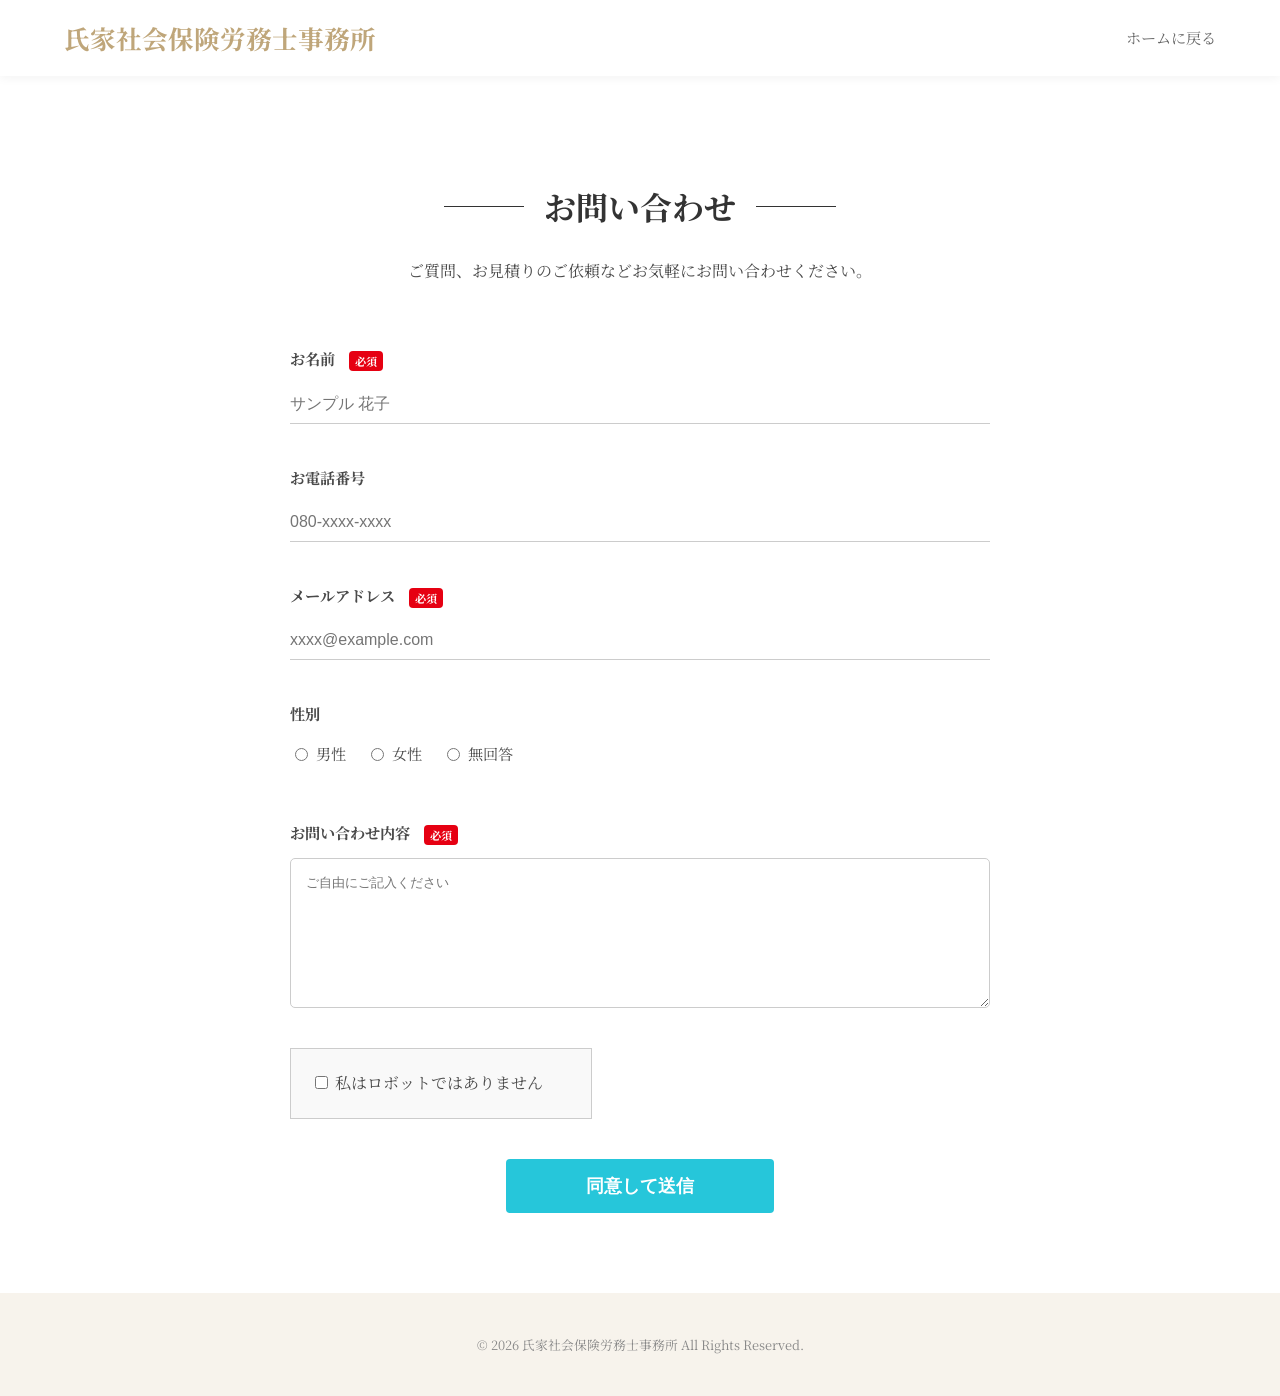
==== contact.html @ ab35ffa1 "Add files via upload" ====
<!DOCTYPE html>
<html lang="ja">
<head>
    <meta charset="UTF-8">
    <meta name="viewport" content="width=device-width, initial-scale=1.0">
    <title>お問い合わせ | 氏家社会保険労務士事務所</title>
    <link rel="preconnect" href="https://fonts.googleapis.com">
    <link rel="preconnect" href="https://fonts.gstatic.com" crossorigin>
    <link href="https://fonts.googleapis.com/css2?family=Noto+Serif+JP:wght@400;700&display=swap" rel="stylesheet">
    <link rel="stylesheet" href="style.css">
</head>
<body>
    <header>
        <div class="logo"><a href="index.html">氏家社会保険労務士事務所</a></div>
        <nav><ul><li><a href="index.html">ホームに戻る</a></li></ul></nav>
    </header>

    <main class="contact-page fade-in">
        <div class="contact-header">
            <h1>お問い合わせ</h1>
            <p>ご質問、お見積りのご依頼などお気軽にお問い合わせください。</p>
        </div>

        <div class="form-container">
            <form action="https://formspree.io/f/XXXXX" method="POST">
                <div class="form-group">
                    <label>お名前 <span class="required">必須</span></label>
                    <input type="text" name="name" class="form-input" placeholder="サンプル 花子" required>
                </div>
                <div class="form-group">
                    <label>お電話番号</label>
                    <input type="tel" name="phone" class="form-input" placeholder="080-xxxx-xxxx">
                </div>
                <div class="form-group">
                    <label>メールアドレス <span class="required">必須</span></label>
                    <input type="email" name="email" class="form-input" placeholder="xxxx@example.com" required>
                </div>
                <div class="form-group">
                    <label>性別</label>
                    <div class="check-radio-group">
                        <label><input type="radio" name="gender" value="男性"> 男性</label>
                        <label><input type="radio" name="gender" value="女性"> 女性</label>
                        <label><input type="radio" name="gender" value="無回答"> 無回答</label>
                    </div>
                </div>
                <div class="form-group">
                    <label>お問い合わせ内容 <span class="required">必須</span></label>
                    <textarea name="message" class="form-textarea" placeholder="ご自由にご記入ください" required></textarea>
                </div>
                <div class="recaptcha-box">
                    <label><input type="checkbox" required> 私はロボットではありません</label>
                </div>
                <div class="submit-area">
                    <button type="submit" class="submit-btn">同意して送信</button>
                </div>
            </form>
        </div>
    </main>

    <footer><p class="copyright">© 2026 氏家社会保険労務士事務所 All Rights Reserved.</p></footer>
    <script src="script.js"></script>
</body>
</html>
---- style.css ----
/* --- 全体の基本 --- */
body {
    font-family: 'Noto Serif JP', serif;
    margin: 0;
    line-height: 1.8;
    color: #4a4a4a;
    background-color: #fdfaf6;
    -webkit-tap-highlight-color: transparent; 
}

/* ヘッダー */
header {
    display: flex;
    justify-content: space-between;
    align-items: center;
    padding: 15px 5%;
    background-color: #fff;
    box-shadow: 0 2px 10px rgba(0,0,0,0.05);
    position: sticky;
    top: 0;
    z-index: 100;
}

.logo { font-size: 1.6rem; font-weight: bold; }
.logo a { text-decoration: none; color: #bfa67a; transition: 0.3s; }
.logo a:hover { opacity: 0.7; }

header nav ul {
    list-style: none;
    display: flex;
    gap: 25px;
    margin: 0;
    padding: 0;
}

header nav a { text-decoration: none; color: #666; font-size: 0.95rem; }

/* ヒーロー：全画面・文字左寄せ */
.hero {
    position: relative;
    width: 100%;
    height: 85vh;
    overflow: hidden;
    display: flex;
    align-items: center;
}

.hero::after {
    content: '';
    position: absolute;
    top: 0; left: 0; width: 100%; height: 100%;
    background: rgba(0, 0, 0, 0.35);
    z-index: 1;
}

.hero-image-wrapper { position: absolute; top: 0; left: 0; width: 100%; height: 100%; z-index: 0; }
.hero-image-wrapper img { width: 100%; height: 100%; object-fit: cover; }

.hero-container {
    position: relative;
    z-index: 2;
    width: 100%;
    max-width: 1100px;
    margin: 0 auto;
    padding: 0 5%;
    display: flex;
    justify-content: flex-start;
}

.hero-text { text-align: left; color: #fff; }
.hero h1 { font-size: 3rem; line-height: 1.3; margin-bottom: 20px; }
.hero p { font-size: 1.3rem; }

/* セクション共通 */
.section { padding: 100px 5%; text-align: center; }
.section h2 { font-size: 2rem; color: #bfa67a; margin-bottom: 40px; }

/* カードの動き */
.cards { display: flex; justify-content: center; gap: 30px; flex-wrap: wrap; }
.card {
    display: block;
    text-decoration: none;
    background-color: #fff;
    padding: 50px 30px;
    border-radius: 15px;
    width: 280px;
    box-shadow: 0 4px 20px rgba(0,0,0,0.04);
    transition: transform 0.3s ease, box-shadow 0.3s ease; 
    cursor: pointer;
    color: inherit;
}
.card:hover, .card:active {
    transform: translateY(-10px) !important;
    box-shadow: 0 12px 40px rgba(0,0,0,0.12);
}

/* --- 【絶対固定】お問い合わせフォームデザイン --- */
.contact-page { padding: 80px 5%; background-color: #fff; }
.contact-header { text-align: center; margin-bottom: 60px; }
.contact-header h1 { display: flex; align-items: center; justify-content: center; font-size: 2rem; color: #333; }
.contact-header h1::before, .contact-header h1::after { content: ""; width: 80px; height: 1px; background: #333; margin: 0 20px; }

.form-container { max-width: 700px; margin: 0 auto; } 
.form-group { margin-bottom: 40px; text-align: left; }
.form-group label { display: block; font-weight: bold; font-size: 0.95rem; margin-bottom: 12px; }

.required { background: #e60012; color: #fff; font-size: 0.7rem; padding: 2px 6px; border-radius: 4px; margin-left: 10px; vertical-align: middle; }

.form-input { 
    width: 100%; border: none; border-bottom: 1px solid #ccc; 
    padding: 10px 0; font-size: 1rem; outline: none; transition: 0.3s; 
    background: transparent; display: block; box-sizing: border-box;
}
.form-input:focus { border-bottom: 2px solid #bfa67a; }

.form-select { padding: 8px; border: 1px solid #ccc; border-radius: 4px; width: 150px; }
.form-textarea { width: 100%; height: 150px; border: 1px solid #ccc; padding: 15px; border-radius: 5px; outline: none; box-sizing: border-box; display: block; }

.check-radio-group { display: flex; gap: 20px; margin-top: 5px; flex-wrap: wrap; }
.check-radio-group label { font-weight: normal; cursor: pointer; display: inline-flex; align-items: center; gap: 5px; }

.recaptcha-box { border: 1px solid #ccc; background: #f9f9f9; padding: 20px; width: 260px; margin: 40px 0; }

.submit-area { text-align: center; width: 100%; }
.submit-btn { 
    background: #26c6da; color: #fff; border: none; padding: 15px 80px; 
    font-size: 1.1rem; border-radius: 4px; cursor: pointer; font-weight: bold; 
    transition: 0.3s; display: inline-block; 
}
.submit-btn:hover { background: #00acc1; }

/* --- 料金・詳細ページ共通 --- */
.price-page, .service-detail { padding: 80px 5%; max-width: 900px; margin: 0 auto; }
.price-section, .detail-content { margin-bottom: 80px; }
.price-table { width: 100%; border-collapse: collapse; text-align: left; background: #fff; box-shadow: 0 4px 15px rgba(0,0,0,0.05); margin-bottom: 20px; }
.price-table th, .price-table td { padding: 20px; border-bottom: 1px solid #f0f0f0; }
.price-table th { background-color: #fbf8f2; color: #bfa67a; width: 50%; }

.price-cta { display: flex; justify-content: center; align-items: center; gap: 20px; margin-top: 50px; width: 100%; flex-wrap: wrap; }

.btn { display: inline-block; background-color: #bfa67a; color: #fff; padding: 18px 50px; border-radius: 40px; text-decoration: none; font-weight: bold; transition: 0.3s; text-align: center; }
.btn.secondary { background-color: #555; }
.btn:hover, .btn:active { transform: translateY(-3px); box-shadow: 0 6px 15px rgba(191, 166, 122, 0.5); }

/* フッター：真ん中寄せ */
footer { padding: 40px 5%; background-color: #f7f3ec; text-align: center; }
.copyright { font-size: 0.8rem; color: #888; margin: 0; display: block; }

/* アニメーション */
.fade-in { opacity: 0; transition: 0.8s ease-out; }
.fade-in.show { opacity: 1; transform: translateY(0); }
.fade-in:not(.show) { transform: translateY(30px); }

/* スマホ対応 */
@media (max-width: 768px) {
    header { flex-direction: column; padding: 20px; }
    .hero { height: 60vh; }
    .hero h1 { font-size: 1.8rem; text-align: center; }
    .card { width: 100%; }
    .price-cta { flex-direction: column; gap: 15px; }
    .btn, .submit-btn { width: 100%; padding: 15px 0; }
}
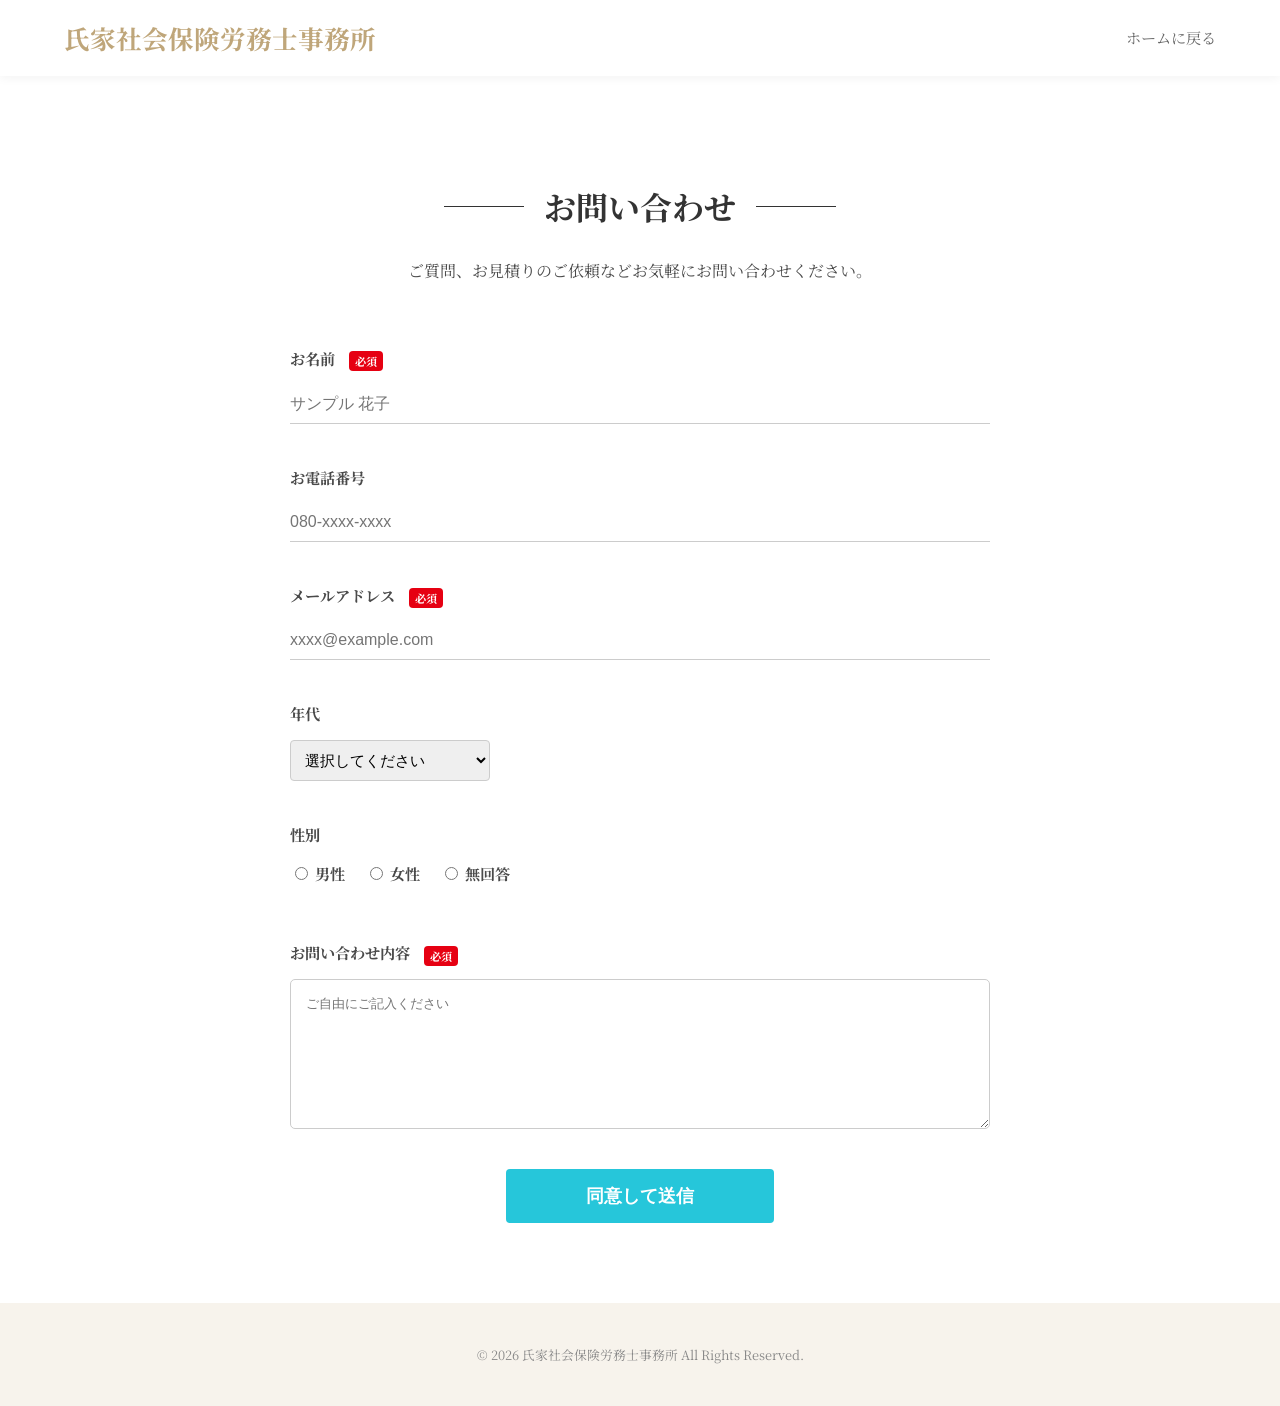
==== commit df10bdb4: "Add files via upload" ====
--- a/contact.html
+++ b/contact.html
@@ -18,23 +18,40 @@
     <main class="contact-page fade-in">
         <div class="contact-header">
             <h1>お問い合わせ</h1>
-            <p>ご質問、お見積りのご依頼などお気軽にお問い合わせください。</p>
+            <p>ご質問、お見積りのご依頼など<br class="br-sp">お気軽にお問い合わせください。</p>
         </div>
 
         <div class="form-container">
-            <form action="https://formspree.io/f/XXXXX" method="POST">
+            <form action="https://formspree.io/f/xpqywkje" method="POST">
+                
                 <div class="form-group">
                     <label>お名前 <span class="required">必須</span></label>
                     <input type="text" name="name" class="form-input" placeholder="サンプル 花子" required>
                 </div>
+
                 <div class="form-group">
                     <label>お電話番号</label>
                     <input type="tel" name="phone" class="form-input" placeholder="080-xxxx-xxxx">
                 </div>
+
                 <div class="form-group">
                     <label>メールアドレス <span class="required">必須</span></label>
                     <input type="email" name="email" class="form-input" placeholder="xxxx@example.com" required>
                 </div>
+
+                <div class="form-group">
+                    <label>年代</label>
+                    <select name="age" class="form-select">
+                        <option value="選択してください">選択してください</option>
+                        <option value="10代">10代</option>
+                        <option value="20代">20代</option>
+                        <option value="30代">30代</option>
+                        <option value="40代">40代</option>
+                        <option value="50代">50代</option>
+                        <option value="60代以上">60代以上</option>
+                    </select>
+                </div>
+
                 <div class="form-group">
                     <label>性別</label>
                     <div class="check-radio-group">
@@ -43,13 +60,12 @@
                         <label><input type="radio" name="gender" value="無回答"> 無回答</label>
                     </div>
                 </div>
+
                 <div class="form-group">
                     <label>お問い合わせ内容 <span class="required">必須</span></label>
                     <textarea name="message" class="form-textarea" placeholder="ご自由にご記入ください" required></textarea>
                 </div>
-                <div class="recaptcha-box">
-                    <label><input type="checkbox" required> 私はロボットではありません</label>
-                </div>
+
                 <div class="submit-area">
                     <button type="submit" class="submit-btn">同意して送信</button>
                 </div>
@@ -57,7 +73,10 @@
         </div>
     </main>
 
-    <footer><p class="copyright">© 2026 氏家社会保険労務士事務所 All Rights Reserved.</p></footer>
+    <footer>
+        <p class="copyright">© 2026 氏家社会保険労務士事務所 All Rights Reserved.</p>
+    </footer>
+
     <script src="script.js"></script>
 </body>
 </html>
--- a/style.css
+++ b/style.css
@@ -1,11 +1,10 @@
-/* --- 全体の基本 --- */
+/* --- ベース --- */
 body {
     font-family: 'Noto Serif JP', serif;
     margin: 0;
     line-height: 1.8;
     color: #4a4a4a;
     background-color: #fdfaf6;
-    -webkit-tap-highlight-color: transparent; 
 }
 
 /* ヘッダー */
@@ -23,7 +22,6 @@
 
 .logo { font-size: 1.6rem; font-weight: bold; }
 .logo a { text-decoration: none; color: #bfa67a; transition: 0.3s; }
-.logo a:hover { opacity: 0.7; }
 
 header nav ul {
     list-style: none;
@@ -35,7 +33,7 @@
 
 header nav a { text-decoration: none; color: #666; font-size: 0.95rem; }
 
-/* ヒーロー：全画面・文字左寄せ */
+/* ヒーロー */
 .hero {
     position: relative;
     width: 100%;
@@ -71,11 +69,7 @@
 .hero h1 { font-size: 3rem; line-height: 1.3; margin-bottom: 20px; }
 .hero p { font-size: 1.3rem; }
 
-/* セクション共通 */
-.section { padding: 100px 5%; text-align: center; }
-.section h2 { font-size: 2rem; color: #bfa67a; margin-bottom: 40px; }
-
-/* カードの動き */
+/* カード */
 .cards { display: flex; justify-content: center; gap: 30px; flex-wrap: wrap; }
 .card {
     display: block;
@@ -86,7 +80,6 @@
     width: 280px;
     box-shadow: 0 4px 20px rgba(0,0,0,0.04);
     transition: transform 0.3s ease, box-shadow 0.3s ease; 
-    cursor: pointer;
     color: inherit;
 }
 .card:hover, .card:active {
@@ -94,18 +87,18 @@
     box-shadow: 0 12px 40px rgba(0,0,0,0.12);
 }
 
-/* --- 【絶対固定】お問い合わせフォームデザイン --- */
+/* --- お問い合わせフォーム固定デザイン --- */
+.br-sp { display: none; } /* PCでは改行タグを「存在しないもの」として扱う */
 .contact-page { padding: 80px 5%; background-color: #fff; }
 .contact-header { text-align: center; margin-bottom: 60px; }
 .contact-header h1 { display: flex; align-items: center; justify-content: center; font-size: 2rem; color: #333; }
 .contact-header h1::before, .contact-header h1::after { content: ""; width: 80px; height: 1px; background: #333; margin: 0 20px; }
-
 .form-container { max-width: 700px; margin: 0 auto; } 
 .form-group { margin-bottom: 40px; text-align: left; }
 .form-group label { display: block; font-weight: bold; font-size: 0.95rem; margin-bottom: 12px; }
-
 .required { background: #e60012; color: #fff; font-size: 0.7rem; padding: 2px 6px; border-radius: 4px; margin-left: 10px; vertical-align: middle; }
 
+/* 入力欄（下線のみ） */
 .form-input { 
     width: 100%; border: none; border-bottom: 1px solid #ccc; 
     padding: 10px 0; font-size: 1rem; outline: none; transition: 0.3s; 
@@ -113,15 +106,18 @@
 }
 .form-input:focus { border-bottom: 2px solid #bfa67a; }
 
-.form-select { padding: 8px; border: 1px solid #ccc; border-radius: 4px; width: 150px; }
+/* セレクトボックスのスタイル */
+.form-select { 
+    padding: 10px; border: 1px solid #ccc; border-radius: 4px; 
+    width: 100%; max-width: 200px; font-size: 0.95rem; outline: none;
+}
+.form-select:focus { border: 1px solid #bfa67a; }
+
 .form-textarea { width: 100%; height: 150px; border: 1px solid #ccc; padding: 15px; border-radius: 5px; outline: none; box-sizing: border-box; display: block; }
-
-.check-radio-group { display: flex; gap: 20px; margin-top: 5px; flex-wrap: wrap; }
-.check-radio-group label { font-weight: normal; cursor: pointer; display: inline-flex; align-items: center; gap: 5px; }
-
-.recaptcha-box { border: 1px solid #ccc; background: #f9f9f9; padding: 20px; width: 260px; margin: 40px 0; }
+.check-radio-group { display: flex; gap: 20px; margin-top: 5px; }
 
 .submit-area { text-align: center; width: 100%; }
+/* 送信ボタン（ターコイズ） */
 .submit-btn { 
     background: #26c6da; color: #fff; border: none; padding: 15px 80px; 
     font-size: 1.1rem; border-radius: 4px; cursor: pointer; font-weight: bold; 
@@ -129,20 +125,59 @@
 }
 .submit-btn:hover { background: #00acc1; }
 
-/* --- 料金・詳細ページ共通 --- */
+/* 料金・詳細ページ共通 */
 .price-page, .service-detail { padding: 80px 5%; max-width: 900px; margin: 0 auto; }
-.price-section, .detail-content { margin-bottom: 80px; }
-.price-table { width: 100%; border-collapse: collapse; text-align: left; background: #fff; box-shadow: 0 4px 15px rgba(0,0,0,0.05); margin-bottom: 20px; }
+.price-table { width: 100%; border-collapse: collapse; text-align: left; background: #fff; box-shadow: 0 4px 15px rgba(0,0,0,0.05); }
 .price-table th, .price-table td { padding: 20px; border-bottom: 1px solid #f0f0f0; }
-.price-table th { background-color: #fbf8f2; color: #bfa67a; width: 50%; }
-
+.price-table th { background-color: #fbf8f2; color: #bfa67a; }
 .price-cta { display: flex; justify-content: center; align-items: center; gap: 20px; margin-top: 50px; width: 100%; flex-wrap: wrap; }
-
-.btn { display: inline-block; background-color: #bfa67a; color: #fff; padding: 18px 50px; border-radius: 40px; text-decoration: none; font-weight: bold; transition: 0.3s; text-align: center; }
-.btn.secondary { background-color: #555; }
-.btn:hover, .btn:active { transform: translateY(-3px); box-shadow: 0 6px 15px rgba(191, 166, 122, 0.5); }
-
-/* フッター：真ん中寄せ */
+/* ボタンの基本デザイン（立体感・グラデーション） */
+.btn {
+    display: inline-block;
+    background: linear-gradient(135deg, #d4bd96 0%, #bfa67a 100%); /* 金色系のグラデーション */
+    color: #fff;
+    padding: 18px 50px;
+    border-radius: 50px;      /* さらに丸みを出して柔らかい印象に */
+    text-decoration: none;
+    font-weight: bold;
+    transition: all 0.3s ease; /* 動きをなめらかに */
+    text-align: center;
+    box-shadow: 0 4px 15px rgba(191, 166, 122, 0.4); /* ふんわりした影で浮かせる */
+    border: none;
+}
+
+/* マウスを乗せた時（ホバー）の動き */
+.btn:hover {
+    transform: translateY(-3px); /* 3ピクセル上に浮かせる */
+    box-shadow: 0 8px 25px rgba(191, 166, 122, 0.5); /* 影を強くして立体感を強調 */
+    filter: brightness(1.1);    /* 少しだけ明るくして「光った」感じを出す */
+}
+
+/* クリックした瞬間の動き */
+.btn:active {
+    transform: translateY(1px);  /* 1ピクセル沈ませて「押した感」を出す */
+    box-shadow: 0 2px 10px rgba(191, 166, 122, 0.3);
+}
+
+/* 2番目のボタン（サブ）の色 */
+.btn.secondary {
+    background: #555;
+    box-shadow: 0 4px 15px rgba(0, 0, 0, 0.2);
+}
+
+/* セクション共通 */
+.section { padding: 60px 5%; text-align: center; }
+.section h2 { font-size: 2rem; color: #bfa67a; margin-bottom: 40px; }
+
+/* マップを画面幅に合わせる */
+.map-container iframe {
+    width: 100%;       /* 画面の横幅いっぱいにする */
+    max-width: 1000px;  /* でもパソコンでは1000px以上にならないようにする */
+    height: 400px;     /* 高さを少し調整 */
+    border-radius: 12px; /* ついでに角を丸くして優しくします */
+}
+
+/* フッター */
 footer { padding: 40px 5%; background-color: #f7f3ec; text-align: center; }
 .copyright { font-size: 0.8rem; color: #888; margin: 0; display: block; }
 
@@ -153,10 +188,108 @@
 
 /* スマホ対応 */
 @media (max-width: 768px) {
-    header { flex-direction: column; padding: 20px; }
+    /* ヘッダー全体の余白を少し詰める */
+    header { 
+        flex-direction: column; 
+        padding: 15px 10px; 
+    }
+
+    /* スマホでの各セクションの余白をさらに狭くする */
+    .section {
+        padding: 40px 5%; /* スマホでは上下40pxくらいがちょうど良いです */
+    }
+
+    /* マップの縦幅を縮めて横長にする */
+    .map-container iframe {
+        height: 200px; /* 450pxから250pxに縮めて、スッキリした長方形にします */
+    }
+
+    /* メニューの間隔と文字サイズを調整して1行に収める */
+    header nav ul { 
+        margin-top: 15px; 
+        gap: 10px;      /* 項目間の隙間を狭くしました */
+        justify-content: center;
+    }
+
+    header nav a { 
+        font-size: 0.8rem;    /* 文字を少しだけ小さくしました */
+        white-space: nowrap;  /* 文字が途中で折れ曲がらないようにする魔法です */
+    }
+
+    /* ヒーローエリアの調整 */
     .hero { height: 60vh; }
-    .hero h1 { font-size: 1.8rem; text-align: center; }
-    .card { width: 100%; }
-    .price-cta { flex-direction: column; gap: 15px; }
-    .btn, .submit-btn { width: 100%; padding: 15px 0; }
+    
+    .hero h1 { 
+        font-size: 1.5rem; 
+        text-align: left;     /* 中央寄せから「左寄せ」に変更しました */
+        max-width: 85%;       /* 右側に少し余裕を持たせてバランスを取ります */
+    }
+
+    /* カードのサイズを統一して文字を小さくする設定 */
+    .cards {
+        display: flex;
+        flex-wrap: wrap;
+        justify-content: center;
+        gap: 15px;
+    }
+
+    .card {
+        width: calc(50% - 10px); 
+        padding: 10px 10px;      /* 20pxから10pxに半分にしました */
+        min-height: 170px;       /* 220pxから170pxにギュッと縮めました */
+        display: flex;
+        flex-direction: column;
+        justify-content: center; 
+        box-sizing: border-box;
+    }
+
+    /* カード内のタイトルの文字サイズ */
+    .card h3 {
+        font-size: 0.95rem;      /* 1.6remから大幅に小さくして1行に収まりやすくします */
+        margin-bottom: 8px;
+    }
+
+    /* カード内の説明文の文字サイズ */
+    .card p {
+        font-size: 0.75rem;      /* 文字を小さくして情報量を確保 */
+        line-height: 1.5;
+        margin: 0;
+    }
+
+    /* 3枚目のサイズも1・2枚目と全く同じにする */
+    .card:last-child {
+        width: calc(50% - 10px); 
+        margin-top: 0;
+    }
+
+    /* お問い合わせページのヘッダー（タイトル周り）の調整 */
+    .contact-page { 
+        padding: 40px 5% !important; /* 上下の余白を詰める */
+    }
+
+    .contact-header h1 { 
+        font-size: 1.4rem !important; /* 文字を少し小さく */
+        white-space: nowrap;          /* 絶対に改行させない魔法 */
+    }
+
+    .contact-header h1::before, .contact-header h1::after { 
+        width: 20px !important;       /* 横線をかなり短くしてタイトルを主役に */
+        margin: 0 10px !important; 
+    }
+
+    .contact-header p { 
+        font-size: 0.85rem;           /* 説明文も少し小さくしてバランスを取る */
+        line-height: 1.6;
+        padding: 0 10px;
+    }
+
+    /* お問い合わせページのロゴ周りをコンパクトに */
+    .contact-page header {
+        padding: 10px !important;
+    }
+    .contact-page .logo {
+        font-size: 1.2rem !important;
+    }
+
+    .br-sp { display: block; } /* スマホの画面幅になったら、改行を有効にする */
 }
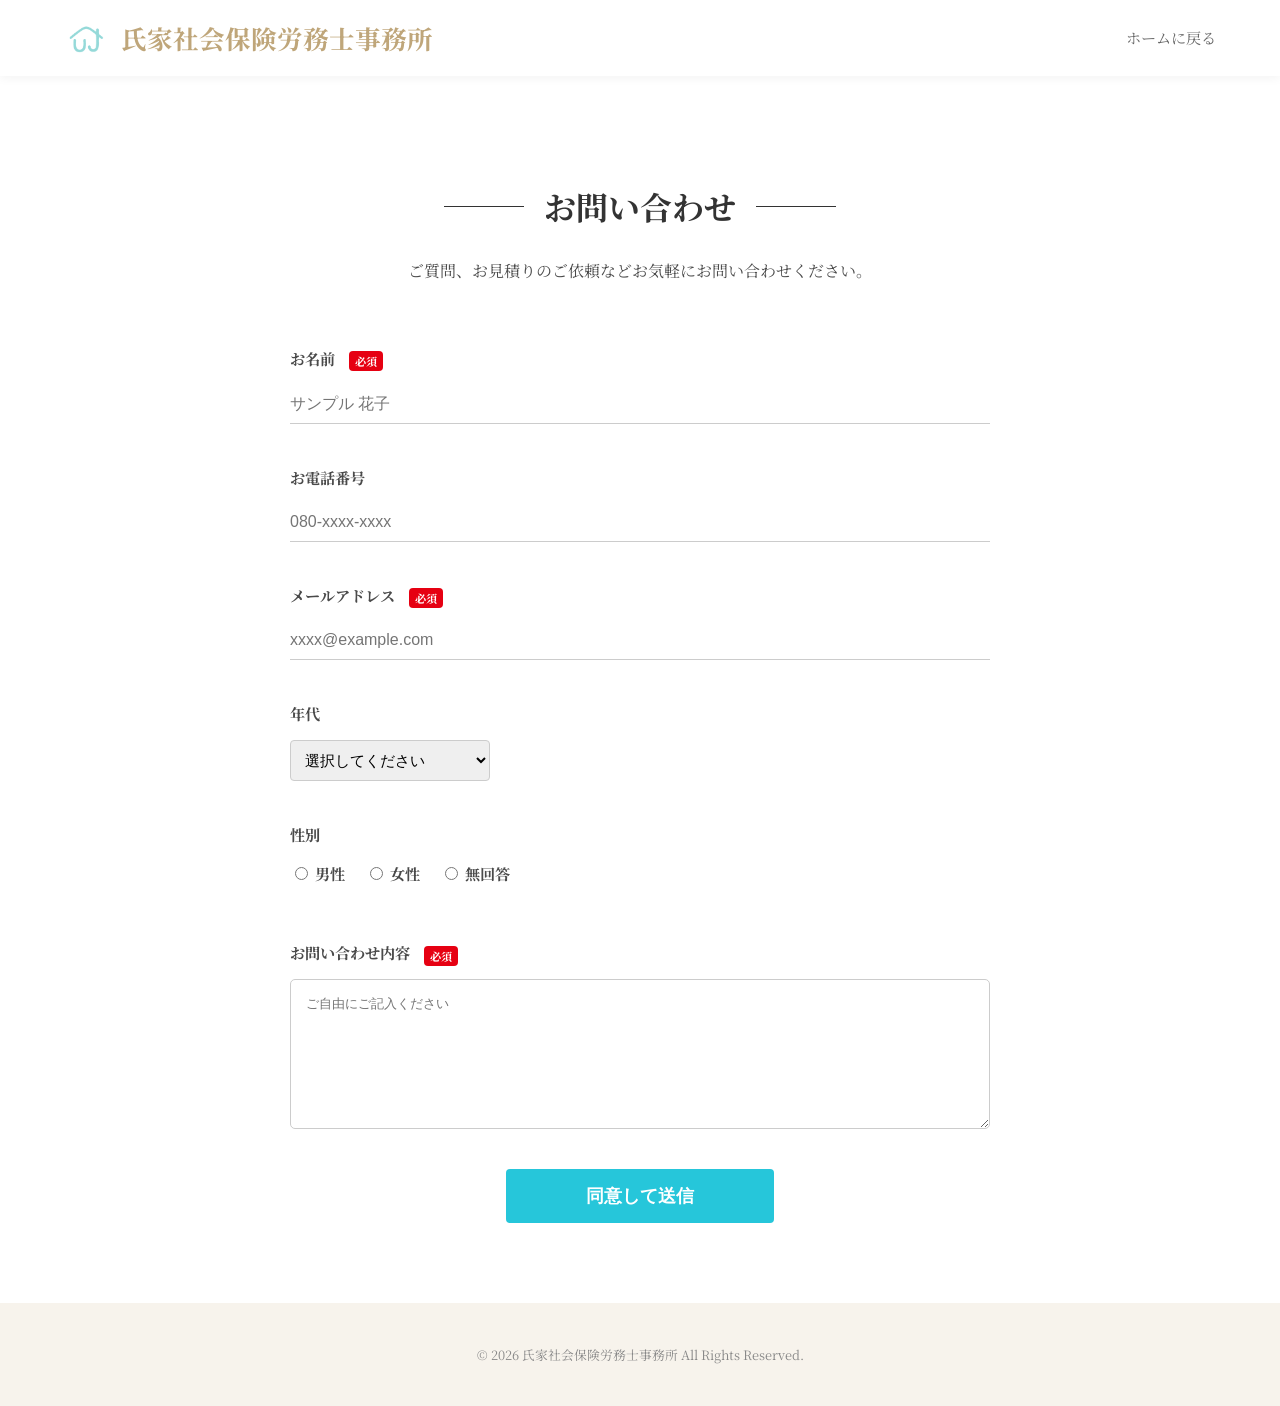
==== commit ce334210: "Add files via upload" ====
--- a/contact.html
+++ b/contact.html
@@ -4,6 +4,7 @@
     <meta charset="UTF-8">
     <meta name="viewport" content="width=device-width, initial-scale=1.0">
     <title>お問い合わせ | 氏家社会保険労務士事務所</title>
+    <link rel="icon" href="favicon.png" type="image/png">
     <link rel="preconnect" href="https://fonts.googleapis.com">
     <link rel="preconnect" href="https://fonts.gstatic.com" crossorigin>
     <link href="https://fonts.googleapis.com/css2?family=Noto+Serif+JP:wght@400;700&display=swap" rel="stylesheet">
@@ -11,7 +12,10 @@
 </head>
 <body>
     <header>
-        <div class="logo"><a href="index.html">氏家社会保険労務士事務所</a></div>
+        <a href="index.html" class="logo">
+            <img src="logo.png" alt="ロゴ" class="logo-mark">
+            氏家社会保険労務士事務所
+        </a>
         <nav><ul><li><a href="index.html">ホームに戻る</a></li></ul></nav>
     </header>
 
--- a/style.css
+++ b/style.css
@@ -20,8 +20,40 @@
     z-index: 100;
 }
 
-.logo { font-size: 1.6rem; font-weight: bold; }
-.logo a { text-decoration: none; color: #bfa67a; transition: 0.3s; }
+/* --- ロゴ周りの修正：決定版 --- */
+
+/* 1. 文字とロゴ全体の設定 */
+.logo { 
+    font-size: 1.6rem; 
+    font-weight: bold; 
+    text-decoration: none !important; /* 下線を絶対消す */
+    
+    display: flex; 
+    align-items: center; 
+    gap: 12px; 
+    transition: 0.3s;
+}
+
+/* 2. 色を「絶対に」シャンパンゴールドに固定する設定 */
+.logo,
+.logo:link,
+.logo:visited,
+.logo:hover,
+.logo:active {
+    color: #bfa67a !important; /* これで紫にはなりません！ */
+}
+
+/* 3. ロゴマークのサイズ調整 */
+.logo-mark {
+    height: 1.4em;   /* 1.2だと大きく、1.0だと小さく感じる場合は1.1がベストです */
+    width: auto;
+    display: block;  /* 余計な隙間を消す */
+}
+
+/* マウスを乗せたときだけ、少しだけ薄くする（反応を出す） */
+.logo:hover {
+    opacity: 0.7;
+}
 
 header nav ul {
     list-style: none;
@@ -33,41 +65,71 @@
 
 header nav a { text-decoration: none; color: #666; font-size: 0.95rem; }
 
-/* ヒーロー */
+/* --- ヒーローエリア全体 --- */
 .hero {
     position: relative;
+    height: 80vh;        /* パソコンでの高さ（お好みで調整してください） */
+    display: flex;
+    align-items: center; /* 文字を上下中央に配置 */
+    overflow: hidden;
+    background-color: #000;
+}
+
+/* --- 背景スライド（1枚ずつ） --- */
+.hero-slide {
+    position: absolute;
+    top: 0;
+    left: 0;
     width: 100%;
-    height: 85vh;
-    overflow: hidden;
-    display: flex;
-    align-items: center;
-}
-
+    height: 100%;
+    background-size: cover;
+    background-position: center;
+    opacity: 0;           /* 最初は透明 */
+    transition: opacity 1.5s ease-in-out; /* 1.5秒かけてふわっと切り替え */
+    z-index: 1;
+}
+
+/* 表示されている画像（active）の設定 */
+.hero-slide.active {
+    opacity: 1;
+}
+
+/* 画像を少し暗くして文字を読みやすくする（オーバーレイ） */
 .hero::after {
     content: '';
     position: absolute;
-    top: 0; left: 0; width: 100%; height: 100%;
-    background: rgba(0, 0, 0, 0.35);
-    z-index: 1;
-}
-
-.hero-image-wrapper { position: absolute; top: 0; left: 0; width: 100%; height: 100%; z-index: 0; }
-.hero-image-wrapper img { width: 100%; height: 100%; object-fit: cover; }
-
-.hero-container {
+    top: 0;
+    left: 0;
+    width: 100%;
+    height: 100%;
+    background: rgba(0, 0, 0, 0.3); /* 0.3を大きくするとより暗くなります */
+    z-index: 2;
+}
+
+/* --- 文字コンテンツの入れ物 --- */
+.hero-content {
     position: relative;
-    z-index: 2;
+    z-index: 10;         /* 画像や影よりも手前に出す */
     width: 100%;
-    max-width: 1100px;
+    max-width: 1100px;   /* 元の container と同じ幅 */
     margin: 0 auto;
     padding: 0 5%;
-    display: flex;
-    justify-content: flex-start;
-}
-
-.hero-text { text-align: left; color: #fff; }
-.hero h1 { font-size: 3rem; line-height: 1.3; margin-bottom: 20px; }
-.hero p { font-size: 1.3rem; }
+    color: #fff;
+    text-align: left;    /* 元の text-align: left を維持 */
+}
+
+/* 文字のサイズ調整 */
+.hero h1 { 
+    font-size: 3rem; 
+    line-height: 1.3; 
+    margin-bottom: 20px; 
+    text-shadow: 2px 2px 10px rgba(0,0,0,0.5); /* 文字に影をつけてさらに読みやすく */
+}
+
+.hero p { 
+    font-size: 1.3rem; 
+    text-shadow: 1px 1px 5px rgba(0,0,0,0.5);
+}
 
 /* カード */
 .cards { display: flex; justify-content: center; gap: 30px; flex-wrap: wrap; }
@@ -186,6 +248,25 @@
 .fade-in.show { opacity: 1; transform: translateY(0); }
 .fade-in:not(.show) { transform: translateY(30px); }
 
+/* --- キャッチコピーのアニメーション設定 --- */
+
+/* 1. 動きの正体（アニメーションの定義） */
+@keyframes fadeUp {
+    from {
+        opacity: 0;
+        transform: translateY(30px); /* 30px下からスタート */
+    }
+    to {
+        opacity: 1;
+        transform: translateY(0);    /* 元の位置へ */
+    }
+}
+
+/* 2. アニメーションを実行するクラス */
+.fade-up {
+    animation: fadeUp 1.5s ease-out forwards; /* 1.5秒かけて実行 */
+}
+
 /* スマホ対応 */
 @media (max-width: 768px) {
     /* ヘッダー全体の余白を少し詰める */
@@ -217,12 +298,10 @@
     }
 
     /* ヒーローエリアの調整 */
+    @media (max-width: 768px) {
     .hero { height: 60vh; }
-    
-    .hero h1 { 
-        font-size: 1.5rem; 
-        text-align: left;     /* 中央寄せから「左寄せ」に変更しました */
-        max-width: 85%;       /* 右側に少し余裕を持たせてバランスを取ります */
+    .hero h1 { font-size: 1.5rem; } /* 以前の調整に合わせて小さく */
+    .hero p { font-size: 1rem; }
     }
 
     /* カードのサイズを統一して文字を小さくする設定 */
@@ -292,4 +371,11 @@
     }
 
     .br-sp { display: block; } /* スマホの画面幅になったら、改行を有効にする */
+
+    /* 各セクションのタイトルの文字サイズを調整 */
+    .section h2 {
+        font-size: 1.5rem;    /* 2remくらいだったものを1.5まで小さくします */
+        white-space: nowrap;  /* 絶対に改行させないという強い意志 */
+        letter-spacing: -0.5px; /* 文字の間隔をほんの少しだけ詰めて収まりを良くします */
+    }
 }
